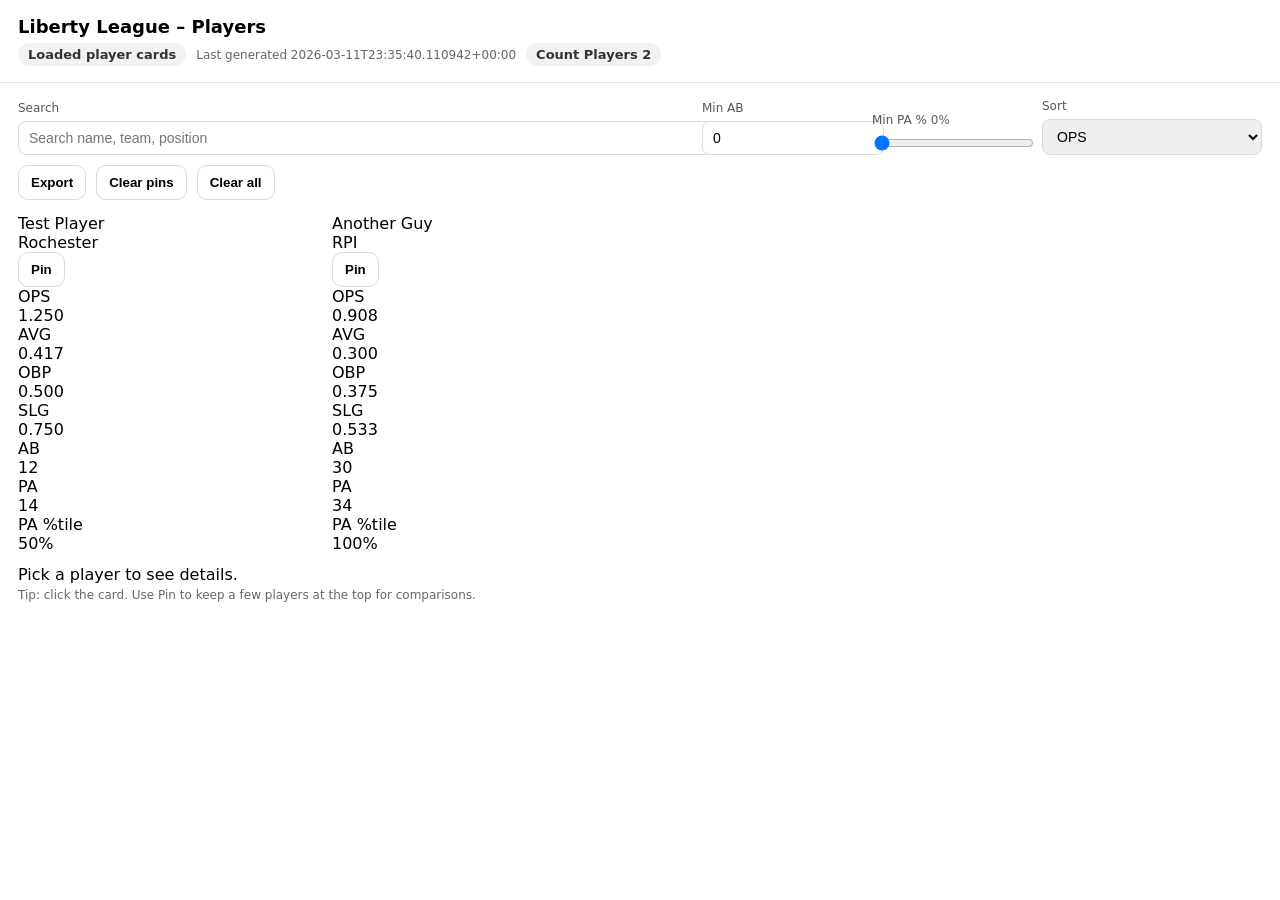
==== index.html @ a6bf1e61 "Update index.html" ====
<!doctype html>
<html lang="en">
<head>
  <meta charset="utf-8" />
  <meta name="viewport" content="width=device-width,initial-scale=1" />
  <title>Liberty League – Players</title>
  <style>
    body { font-family: system-ui, -apple-system, Segoe UI, Roboto, Arial, sans-serif; margin: 0; }
    header { padding: 16px 18px; border-bottom: 1px solid #e6e6e6; background: #fff; position: sticky; top: 0; }
    h1 { margin: 0; font-size: 18px; font-weight: 700; }
    .sub { margin-top: 6px; display: flex; gap: 10px; align-items: center; flex-wrap: wrap; font-size: 13px; color: #444; }
    .pill { padding: 4px 10px; border-radius: 999px; background: #f2f2f2; color: #333; font-weight: 600; }
    main { padding: 16px 18px; }
    .controls { display: grid; grid-template-columns: 1fr 160px 160px 220px; gap: 10px; align-items: end; }
    label { display: block; font-size: 12px; color: #555; margin-bottom: 6px; }
    input[type="text"], input[type="number"], select { width: 100%; padding: 8px 10px; border: 1px solid #d9d9d9; border-radius: 8px; font-size: 14px; }
    input[type="range"] { width: 100%; }
    .btnrow { margin-top: 10px; display: flex; gap: 10px; flex-wrap: wrap; }
    button { padding: 9px 12px; border-radius: 10px; border: 1px solid #d9d9d9; background: #fff; cursor: pointer; font-weight: 700; }
    #playersGrid { margin-top: 14px; display: grid; grid-template-columns: repeat(auto-fill, minmax(280px, 1fr)); gap: 12px; }
    .card { border: 1px solid #ececec; border-radius: 14px; padding: 12px; background: #fff; }
    .muted { color: #666; font-size: 12px; }
    .error { border: 1px solid #ffcccc; background: #fff3f3; padding: 10px 12px; border-radius: 10px; }
    #detail { margin-top: 12px; }
    #pinnedRow { margin-top: 10px; }
    @media (max-width: 880px) { .controls { grid-template-columns: 1fr 1fr; } }
  </style>
</head>

<body>
  <header>
    <h1>Liberty League – Players</h1>
    <div class="sub">
      <span id="state" class="pill">Loading</span>
      <span class="muted">Last generated <span id="lastGenerated">-</span></span>
      <span class="pill">Count <span id="countPill">0</span></span>
    </div>
  </header>

  <main>
    <div class="controls">
      <div>
        <label for="q">Search</label>
        <input id="q" type="text" placeholder="Search name, team, position" />
      </div>

      <div>
        <label for="minAB">Min AB</label>
        <input id="minAB" type="number" value="0" min="0" step="1" />
      </div>

      <div>
        <label for="minPaPct">Min PA % <span id="paPctLabel" class="muted"></span></label>
        <input id="minPaPct" type="range" value="0" min="0" max="100" step="1" />
      </div>

      <div>
        <label for="sortBy">Sort</label>
        <select id="sortBy">
          <option value="ops">OPS</option>
          <option value="avg">AVG</option>
          <option value="obp">OBP</option>
          <option value="slg">SLG</option>
          <option value="hr">HR</option>
          <option value="rbi">RBI</option>
          <option value="ab">AB</option>
          <option value="pa">PA</option>
        </select>
      </div>
    </div>

    <div class="btnrow">
      <button id="exportBtn" type="button">Export</button>
      <button id="clearPinsBtn" type="button">Clear pins</button>
      <button id="clearAllBtn" type="button">Clear all</button>
    </div>

    <div id="pinnedRow"></div>
    <div id="playersGrid"></div>
    <div id="detail"></div>
  </main>

  <!-- IMPORTANT: absolute path so /players/ loads the root script -->
  <script src="/players.js" defer></script>
</body>
</html>
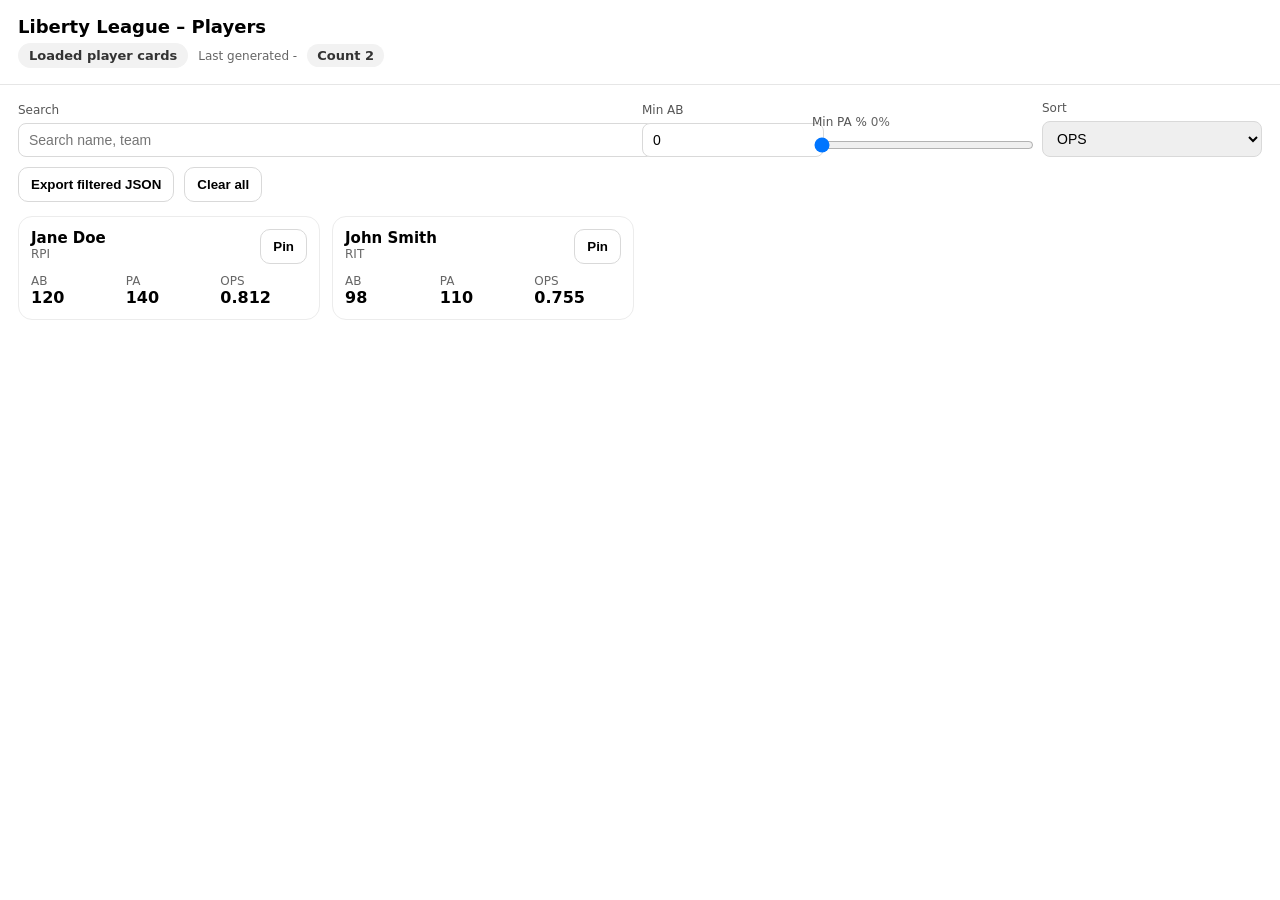
==== commit 7343264e: "Update index.html" ====
--- a/index.html
+++ b/index.html
@@ -4,6 +4,7 @@
   <meta charset="utf-8" />
   <meta name="viewport" content="width=device-width,initial-scale=1" />
   <title>Liberty League – Players</title>
+
   <style>
     body { font-family: system-ui, -apple-system, Segoe UI, Roboto, Arial, sans-serif; margin: 0; }
     header { padding: 16px 18px; border-bottom: 1px solid #e6e6e6; background: #fff; position: sticky; top: 0; }
@@ -11,7 +12,7 @@
     .sub { margin-top: 6px; display: flex; gap: 10px; align-items: center; flex-wrap: wrap; font-size: 13px; color: #444; }
     .pill { padding: 4px 10px; border-radius: 999px; background: #f2f2f2; color: #333; font-weight: 600; }
     main { padding: 16px 18px; }
-    .controls { display: grid; grid-template-columns: 1fr 160px 160px 220px; gap: 10px; align-items: end; }
+    .controls { display: grid; grid-template-columns: 1fr 160px 220px 220px; gap: 10px; align-items: end; }
     label { display: block; font-size: 12px; color: #555; margin-bottom: 6px; }
     input[type="text"], input[type="number"], select { width: 100%; padding: 8px 10px; border: 1px solid #d9d9d9; border-radius: 8px; font-size: 14px; }
     input[type="range"] { width: 100%; }
@@ -21,8 +22,6 @@
     .card { border: 1px solid #ececec; border-radius: 14px; padding: 12px; background: #fff; }
     .muted { color: #666; font-size: 12px; }
     .error { border: 1px solid #ffcccc; background: #fff3f3; padding: 10px 12px; border-radius: 10px; }
-    #detail { margin-top: 12px; }
-    #pinnedRow { margin-top: 10px; }
     @media (max-width: 880px) { .controls { grid-template-columns: 1fr 1fr; } }
   </style>
 </head>
@@ -41,7 +40,7 @@
     <div class="controls">
       <div>
         <label for="q">Search</label>
-        <input id="q" type="text" placeholder="Search name, team, position" />
+        <input id="q" type="text" placeholder="Search name, team" />
       </div>
 
       <div>
@@ -57,27 +56,21 @@
       <div>
         <label for="sortBy">Sort</label>
         <select id="sortBy">
-          <option value="ops">OPS</option>
-          <option value="avg">AVG</option>
-          <option value="obp">OBP</option>
-          <option value="slg">SLG</option>
-          <option value="hr">HR</option>
-          <option value="rbi">RBI</option>
+          <option value="ops" selected>OPS</option>
           <option value="ab">AB</option>
           <option value="pa">PA</option>
+          <option value="player">Player (A-Z)</option>
+          <option value="team">Team (A-Z)</option>
         </select>
       </div>
     </div>
 
     <div class="btnrow">
-      <button id="exportBtn" type="button">Export</button>
-      <button id="clearPinsBtn" type="button">Clear pins</button>
+      <button id="exportBtn" type="button">Export filtered JSON</button>
       <button id="clearAllBtn" type="button">Clear all</button>
     </div>
 
-    <div id="pinnedRow"></div>
     <div id="playersGrid"></div>
-    <div id="detail"></div>
   </main>
 
   <!-- IMPORTANT: absolute path so /players/ loads the root script -->
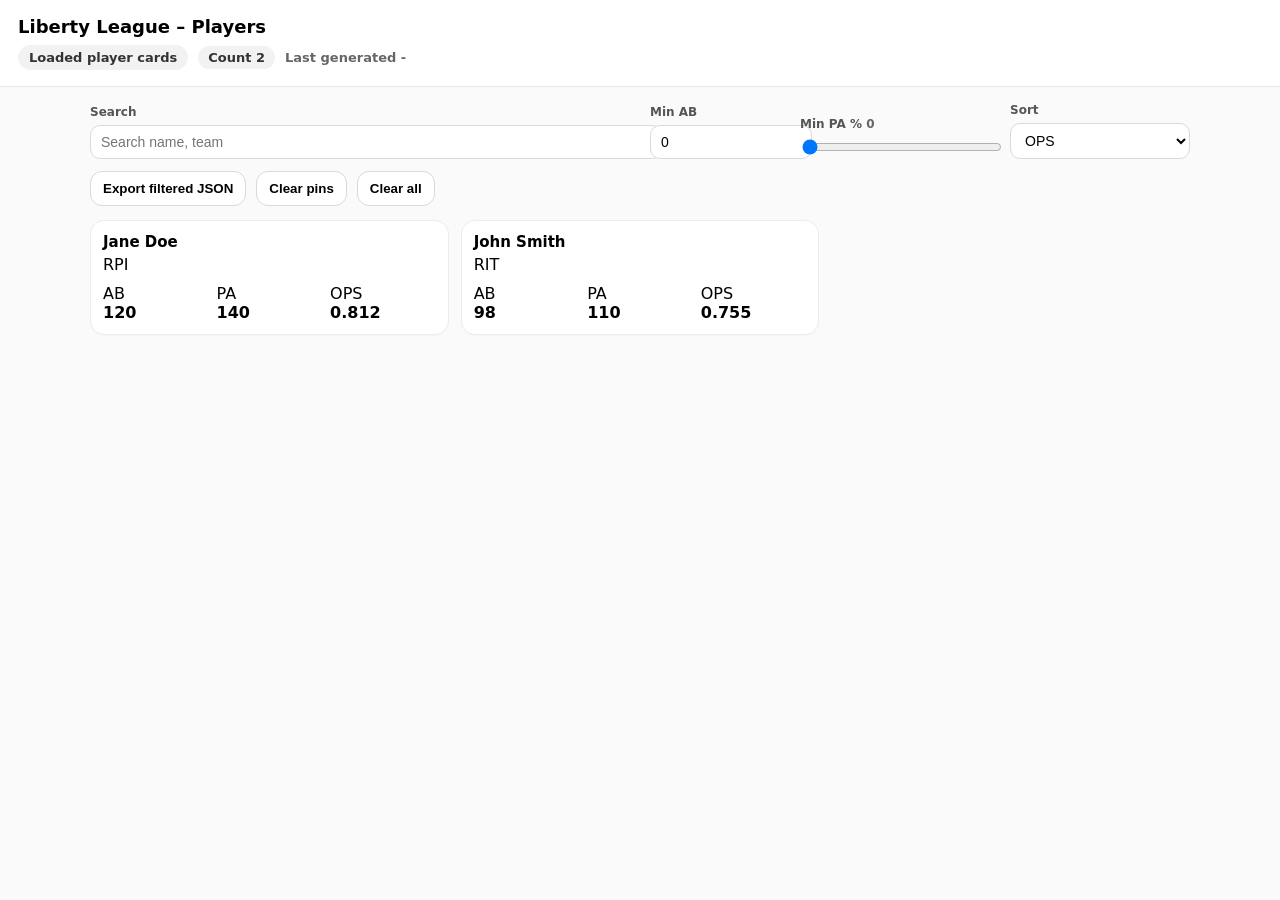
==== commit 7e845e3a: "Update index.html" ====
--- a/index.html
+++ b/index.html
@@ -6,23 +6,54 @@
   <title>Liberty League – Players</title>
 
   <style>
-    body { font-family: system-ui, -apple-system, Segoe UI, Roboto, Arial, sans-serif; margin: 0; }
+    body { font-family: system-ui, -apple-system, Segoe UI, Roboto, Arial, sans-serif; margin: 0; background: #fafafa; }
     header { padding: 16px 18px; border-bottom: 1px solid #e6e6e6; background: #fff; position: sticky; top: 0; }
-    h1 { margin: 0; font-size: 18px; font-weight: 700; }
-    .sub { margin-top: 6px; display: flex; gap: 10px; align-items: center; flex-wrap: wrap; font-size: 13px; color: #444; }
-    .pill { padding: 4px 10px; border-radius: 999px; background: #f2f2f2; color: #333; font-weight: 600; }
-    main { padding: 16px 18px; }
-    .controls { display: grid; grid-template-columns: 1fr 160px 220px 220px; gap: 10px; align-items: end; }
-    label { display: block; font-size: 12px; color: #555; margin-bottom: 6px; }
-    input[type="text"], input[type="number"], select { width: 100%; padding: 8px 10px; border: 1px solid #d9d9d9; border-radius: 8px; font-size: 14px; }
+    h1 { margin: 0; font-size: 18px; font-weight: 800; }
+    .sub { margin-top: 8px; display: flex; gap: 10px; align-items: center; flex-wrap: wrap; font-size: 13px; color: #444; }
+    .pill { padding: 4px 10px; border-radius: 999px; background: #f2f2f2; color: #333; font-weight: 700; }
+
+    main { padding: 16px 18px; max-width: 1100px; margin: 0 auto; }
+    .controls { display: grid; grid-template-columns: 1fr 140px 200px 180px; gap: 10px; align-items: end; }
+    label { display: block; font-size: 12px; color: #555; margin-bottom: 6px; font-weight: 700; }
+    input[type="text"], input[type="number"], select {
+      width: 100%;
+      padding: 8px 10px;
+      border: 1px solid #d9d9d9;
+      border-radius: 10px;
+      font-size: 14px;
+      background: #fff;
+    }
     input[type="range"] { width: 100%; }
-    .btnrow { margin-top: 10px; display: flex; gap: 10px; flex-wrap: wrap; }
-    button { padding: 9px 12px; border-radius: 10px; border: 1px solid #d9d9d9; background: #fff; cursor: pointer; font-weight: 700; }
+
+    .btnrow { margin-top: 12px; display: flex; gap: 10px; flex-wrap: wrap; }
+    button {
+      padding: 9px 12px;
+      border-radius: 12px;
+      border: 1px solid #d9d9d9;
+      background: #fff;
+      cursor: pointer;
+      font-weight: 800;
+    }
+
     #playersGrid { margin-top: 14px; display: grid; grid-template-columns: repeat(auto-fill, minmax(280px, 1fr)); gap: 12px; }
-    .card { border: 1px solid #ececec; border-radius: 14px; padding: 12px; background: #fff; }
-    .muted { color: #666; font-size: 12px; }
-    .error { border: 1px solid #ffcccc; background: #fff3f3; padding: 10px 12px; border-radius: 10px; }
-    @media (max-width: 880px) { .controls { grid-template-columns: 1fr 1fr; } }
+    .card { border: 1px solid #ececec; border-radius: 14px; padding: 12px; background: #fff; box-shadow: 0 1px 0 rgba(0,0,0,0.02); }
+    .card-head { display: flex; align-items: flex-start; justify-content: space-between; gap: 8px; }
+    .card-name { font-size: 16px; font-weight: 900; }
+    .card-sub { font-size: 12px; color: #666; margin-top: 2px; font-weight: 700; }
+
+    .btn-pin { padding: 6px 10px; border-radius: 999px; font-size: 12px; }
+    .btn-pin.pinned { background: #111; color: #fff; border-color: #111; }
+
+    .card-body { margin-top: 10px; display: grid; grid-template-columns: 1fr 1fr; gap: 8px; }
+    .metric { padding: 8px 10px; border-radius: 12px; background: #f7f7f7; border: 1px solid #eee; }
+    .label { display: block; font-size: 11px; color: #666; font-weight: 800; }
+    .value { display: block; font-size: 14px; font-weight: 900; margin-top: 2px; }
+
+    .error { border: 1px solid #ffcccc; background: #fff3f3; padding: 10px 12px; border-radius: 12px; font-weight: 800; }
+
+    @media (max-width: 900px) {
+      .controls { grid-template-columns: 1fr 1fr; }
+    }
   </style>
 </head>
 
@@ -31,8 +62,8 @@
     <h1>Liberty League – Players</h1>
     <div class="sub">
       <span id="state" class="pill">Loading</span>
-      <span class="muted">Last generated <span id="lastGenerated">-</span></span>
       <span class="pill">Count <span id="countPill">0</span></span>
+      <span style="color:#666;font-weight:700;">Last generated <span id="lastGenerated">-</span></span>
     </div>
   </header>
 
@@ -49,7 +80,7 @@
       </div>
 
       <div>
-        <label for="minPaPct">Min PA % <span id="paPctLabel" class="muted"></span></label>
+        <label for="minPaPct">Min PA % <span id="paPctLabel" style="color:#666;font-weight:800;"></span></label>
         <input id="minPaPct" type="range" value="0" min="0" max="100" step="1" />
       </div>
 
@@ -59,21 +90,22 @@
           <option value="ops" selected>OPS</option>
           <option value="ab">AB</option>
           <option value="pa">PA</option>
-          <option value="player">Player (A-Z)</option>
-          <option value="team">Team (A-Z)</option>
+          <option value="name">Name</option>
+          <option value="team">Team</option>
         </select>
       </div>
     </div>
 
     <div class="btnrow">
       <button id="exportBtn" type="button">Export filtered JSON</button>
+      <button id="clearPinsBtn" type="button">Clear pins</button>
       <button id="clearAllBtn" type="button">Clear all</button>
     </div>
 
     <div id="playersGrid"></div>
   </main>
 
-  <!-- IMPORTANT: absolute path so /players/ loads the root script -->
+  <!-- IMPORTANT: absolute path, so /players/ loads the root script -->
   <script src="/players.js" defer></script>
 </body>
 </html>
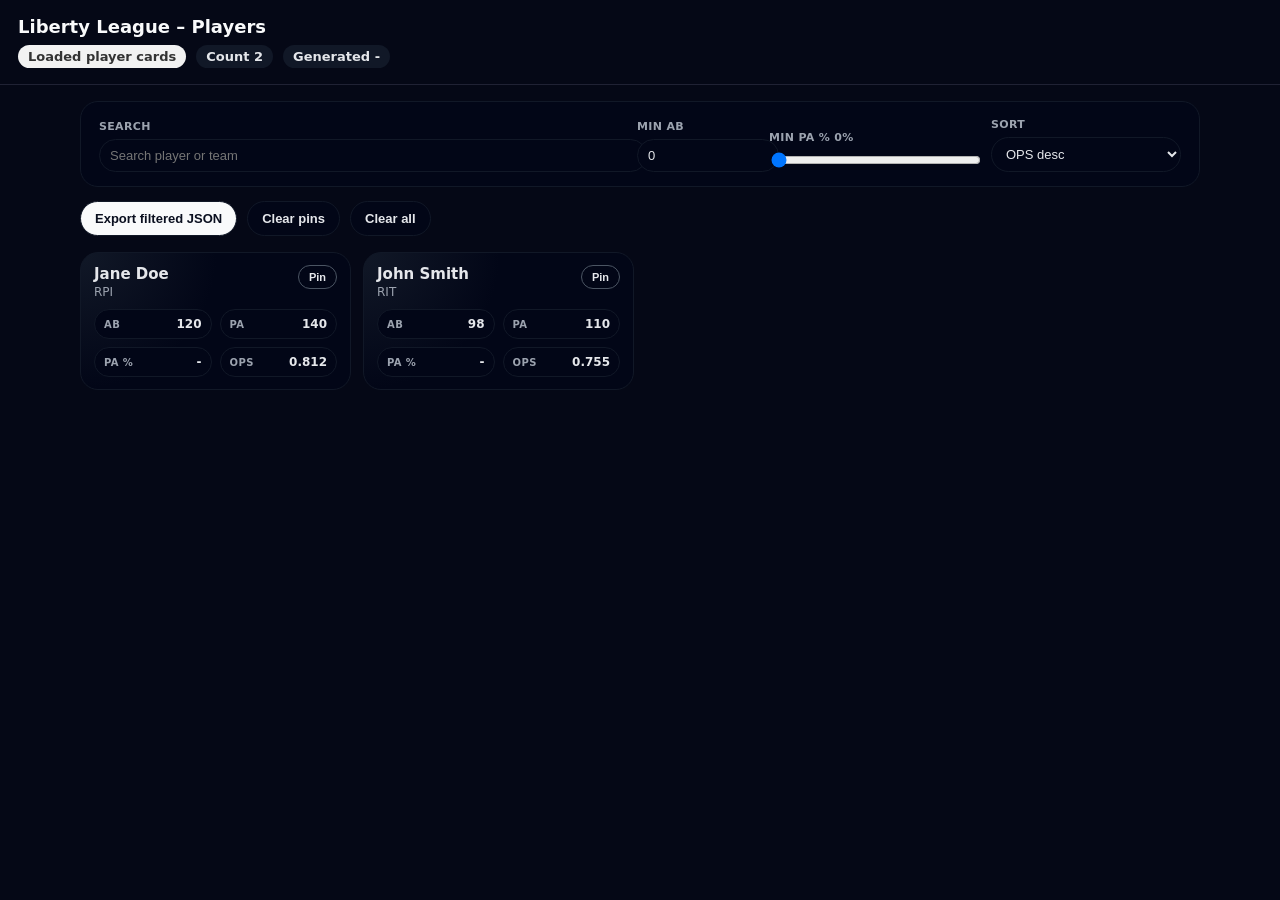
==== commit ce77199a: "Update index.html" ====
--- a/index.html
+++ b/index.html
@@ -6,53 +6,139 @@
   <title>Liberty League – Players</title>
 
   <style>
-    body { font-family: system-ui, -apple-system, Segoe UI, Roboto, Arial, sans-serif; margin: 0; background: #fafafa; }
-    header { padding: 16px 18px; border-bottom: 1px solid #e6e6e6; background: #fff; position: sticky; top: 0; }
-    h1 { margin: 0; font-size: 18px; font-weight: 800; }
-    .sub { margin-top: 8px; display: flex; gap: 10px; align-items: center; flex-wrap: wrap; font-size: 13px; color: #444; }
-    .pill { padding: 4px 10px; border-radius: 999px; background: #f2f2f2; color: #333; font-weight: 700; }
+    body { font-family: system-ui, -apple-system, Segoe UI, Roboto, Arial, sans-serif; margin: 0; background: #050816; color: #e5e7eb; }
+    header { padding: 16px 18px; border-bottom: 1px solid #202234; background: #050816; position: sticky; top: 0; z-index: 10; }
+    h1 { margin: 0; font-size: 18px; font-weight: 800; color: #f9fafb; }
+    .sub { margin-top: 8px; display: flex; gap: 10px; align-items: center; flex-wrap: wrap; font-size: 13px; color: #9ca3af; }
+    .pill { padding: 4px 10px; border-radius: 999px; background: #111827; color: #e5e7eb; font-weight: 700; }
 
-    main { padding: 16px 18px; max-width: 1100px; margin: 0 auto; }
-    .controls { display: grid; grid-template-columns: 1fr 140px 200px 180px; gap: 10px; align-items: end; }
-    label { display: block; font-size: 12px; color: #555; margin-bottom: 6px; font-weight: 700; }
-    input[type="text"], input[type="number"], select {
+    main { padding: 16px 18px 32px; max-width: 1120px; margin: 0 auto; }
+
+    .controls {
+      display: grid;
+      grid-template-columns: minmax(0, 1.5fr) 120px 210px 190px;
+      gap: 12px;
+      align-items: end;
+      background: #020617;
+      border-radius: 18px;
+      padding: 16px 18px 14px;
+      border: 1px solid #111827;
+    }
+
+    label { display: block; font-size: 11px; letter-spacing: .03em; text-transform: uppercase; color: #9ca3af; margin-bottom: 6px; font-weight: 700; }
+
+    input[type="text"],
+    input[type="number"],
+    select {
       width: 100%;
       padding: 8px 10px;
-      border: 1px solid #d9d9d9;
-      border-radius: 10px;
-      font-size: 14px;
-      background: #fff;
+      border-radius: 999px;
+      border: 1px solid #111827;
+      background: #020617;
+      color: #e5e7eb;
+      font-size: 13px;
     }
+
     input[type="range"] { width: 100%; }
 
-    .btnrow { margin-top: 12px; display: flex; gap: 10px; flex-wrap: wrap; }
+    .btnrow { margin-top: 14px; display: flex; gap: 10px; flex-wrap: wrap; }
+
     button {
-      padding: 9px 12px;
-      border-radius: 12px;
-      border: 1px solid #d9d9d9;
-      background: #fff;
+      padding: 9px 14px;
+      border-radius: 999px;
+      border: 1px solid #111827;
+      background: #f9fafb;
       cursor: pointer;
       font-weight: 800;
+      font-size: 13px;
+      color: #0b1020;
     }
 
-    #playersGrid { margin-top: 14px; display: grid; grid-template-columns: repeat(auto-fill, minmax(280px, 1fr)); gap: 12px; }
-    .card { border: 1px solid #ececec; border-radius: 14px; padding: 12px; background: #fff; box-shadow: 0 1px 0 rgba(0,0,0,0.02); }
-    .card-head { display: flex; align-items: flex-start; justify-content: space-between; gap: 8px; }
-    .card-name { font-size: 16px; font-weight: 900; }
-    .card-sub { font-size: 12px; color: #666; margin-top: 2px; font-weight: 700; }
+    button.secondary {
+      background: #020617;
+      color: #e5e7eb;
+    }
 
-    .btn-pin { padding: 6px 10px; border-radius: 999px; font-size: 12px; }
-    .btn-pin.pinned { background: #111; color: #fff; border-color: #111; }
+    #playersGrid {
+      margin-top: 16px;
+      display: grid;
+      grid-template-columns: repeat(auto-fill, minmax(260px, 1fr));
+      gap: 12px;
+    }
 
-    .card-body { margin-top: 10px; display: grid; grid-template-columns: 1fr 1fr; gap: 8px; }
-    .metric { padding: 8px 10px; border-radius: 12px; background: #f7f7f7; border: 1px solid #eee; }
-    .label { display: block; font-size: 11px; color: #666; font-weight: 800; }
-    .value { display: block; font-size: 14px; font-weight: 900; margin-top: 2px; }
+    .card {
+      border-radius: 18px;
+      border: 1px solid #111827;
+      background: radial-gradient(circle at 0 0, #111827 0, #020617 45%, #020617 100%);
+      padding: 12px 13px;
+      color: #e5e7eb;
+    }
 
-    .error { border: 1px solid #ffcccc; background: #fff3f3; padding: 10px 12px; border-radius: 12px; font-weight: 800; }
+    .card-head {
+      display: flex;
+      justify-content: space-between;
+      align-items: flex-start;
+      gap: 10px;
+    }
+
+    .card-name { font-size: 15px; font-weight: 800; }
+    .card-sub { font-size: 12px; color: #9ca3af; margin-top: 2px; }
+
+    .btn-pin {
+      padding: 5px 10px;
+      border-radius: 999px;
+      border: 1px solid #4b5563;
+      background: #020617;
+      color: #e5e7eb;
+      font-size: 11px;
+      font-weight: 700;
+      cursor: pointer;
+      white-space: nowrap;
+    }
+
+    .btn-pin.pinned {
+      background: #f97316;
+      border-color: #f97316;
+      color: #020617;
+    }
+
+    .card-body {
+      margin-top: 10px;
+      display: grid;
+      grid-template-columns: 1fr 1fr;
+      gap: 8px;
+    }
+
+    .metric {
+      padding: 7px 9px;
+      border-radius: 999px;
+      border: 1px solid #111827;
+      background: #020617;
+      display: flex;
+      justify-content: space-between;
+      align-items: baseline;
+      font-size: 12px;
+    }
+
+    .metric .label { color: #9ca3af; text-transform: uppercase; letter-spacing: .04em; font-size: 10px; font-weight: 800; }
+    .metric .value { font-weight: 800; }
+
+    .error {
+      border-radius: 12px;
+      border: 1px solid #fca5a5;
+      background: #7f1d1d;
+      color: #fee2e2;
+      padding: 10px 12px;
+      font-size: 13px;
+      margin-top: 14px;
+    }
 
     @media (max-width: 900px) {
       .controls { grid-template-columns: 1fr 1fr; }
+    }
+
+    @media (max-width: 640px) {
+      .controls { grid-template-columns: 1fr; }
     }
   </style>
 </head>
@@ -63,15 +149,15 @@
     <div class="sub">
       <span id="state" class="pill">Loading</span>
       <span class="pill">Count <span id="countPill">0</span></span>
-      <span style="color:#666;font-weight:700;">Last generated <span id="lastGenerated">-</span></span>
+      <span class="pill">Generated <span id="lastGenerated">-</span></span>
     </div>
   </header>
 
   <main>
-    <div class="controls">
+    <section class="controls">
       <div>
         <label for="q">Search</label>
-        <input id="q" type="text" placeholder="Search name, team" />
+        <input id="q" type="text" placeholder="Search player or team" />
       </div>
 
       <div>
@@ -80,32 +166,32 @@
       </div>
 
       <div>
-        <label for="minPaPct">Min PA % <span id="paPctLabel" style="color:#666;font-weight:800;"></span></label>
+        <label for="minPaPct">Min PA % <span id="paPctLabel"></span></label>
         <input id="minPaPct" type="range" value="0" min="0" max="100" step="1" />
       </div>
 
       <div>
         <label for="sortBy">Sort</label>
         <select id="sortBy">
-          <option value="ops" selected>OPS</option>
-          <option value="ab">AB</option>
-          <option value="pa">PA</option>
-          <option value="name">Name</option>
-          <option value="team">Team</option>
+          <option value="ops" selected>OPS desc</option>
+          <option value="ab">AB desc</option>
+          <option value="pa">PA desc</option>
+          <option value="name">Name A→Z</option>
+          <option value="team">Team A→Z</option>
         </select>
       </div>
+    </section>
+
+    <div class="btnrow">
+      <button id="exportBtn">Export filtered JSON</button>
+      <button id="clearPinsBtn" class="secondary">Clear pins</button>
+      <button id="clearAllBtn" class="secondary">Clear all</button>
     </div>
 
-    <div class="btnrow">
-      <button id="exportBtn" type="button">Export filtered JSON</button>
-      <button id="clearPinsBtn" type="button">Clear pins</button>
-      <button id="clearAllBtn" type="button">Clear all</button>
-    </div>
-
-    <div id="playersGrid"></div>
+    <section id="playersGrid"></section>
   </main>
 
-  <!-- IMPORTANT: absolute path, so /players/ loads the root script -->
+  <!-- IMPORTANT: absolute path -->
   <script src="/players.js" defer></script>
 </body>
 </html>
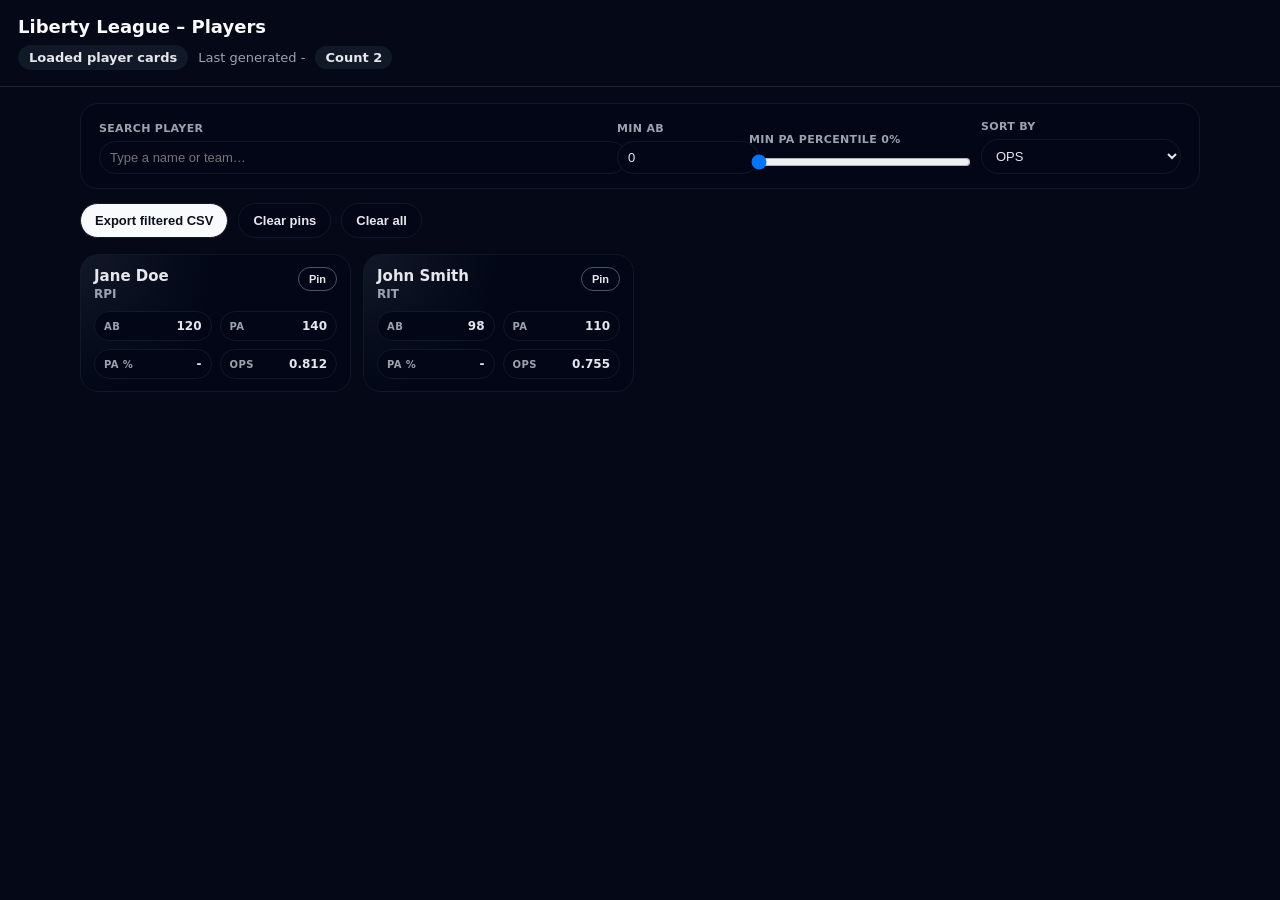
==== commit b790631b: "Update index.html" ====
--- a/index.html
+++ b/index.html
@@ -16,7 +16,7 @@
 
     .controls {
       display: grid;
-      grid-template-columns: minmax(0, 1.5fr) 120px 210px 190px;
+      grid-template-columns: minmax(0, 1.5fr) 120px 220px 200px;
       gap: 12px;
       align-items: end;
       background: #020617;
@@ -25,7 +25,7 @@
       border: 1px solid #111827;
     }
 
-    label { display: block; font-size: 11px; letter-spacing: .03em; text-transform: uppercase; color: #9ca3af; margin-bottom: 6px; font-weight: 700; }
+    label { display: block; font-size: 11px; letter-spacing: .03em; text-transform: uppercase; color: #9ca3af; margin-bottom: 6px; font-weight: 800; }
 
     input[type="text"],
     input[type="number"],
@@ -49,7 +49,7 @@
       border: 1px solid #111827;
       background: #f9fafb;
       cursor: pointer;
-      font-weight: 800;
+      font-weight: 900;
       font-size: 13px;
       color: #0b1020;
     }
@@ -74,15 +74,9 @@
       color: #e5e7eb;
     }
 
-    .card-head {
-      display: flex;
-      justify-content: space-between;
-      align-items: flex-start;
-      gap: 10px;
-    }
-
-    .card-name { font-size: 15px; font-weight: 800; }
-    .card-sub { font-size: 12px; color: #9ca3af; margin-top: 2px; }
+    .card-head { display: flex; justify-content: space-between; align-items: flex-start; gap: 10px; }
+    .card-name { font-size: 15px; font-weight: 900; }
+    .card-sub { font-size: 12px; color: #9ca3af; margin-top: 2px; font-weight: 700; }
 
     .btn-pin {
       padding: 5px 10px;
@@ -91,16 +85,11 @@
       background: #020617;
       color: #e5e7eb;
       font-size: 11px;
-      font-weight: 700;
+      font-weight: 800;
       cursor: pointer;
       white-space: nowrap;
     }
-
-    .btn-pin.pinned {
-      background: #f97316;
-      border-color: #f97316;
-      color: #020617;
-    }
+    .btn-pin.pinned { background: #f97316; border-color: #f97316; color: #020617; }
 
     .card-body {
       margin-top: 10px;
@@ -119,9 +108,8 @@
       align-items: baseline;
       font-size: 12px;
     }
-
     .metric .label { color: #9ca3af; text-transform: uppercase; letter-spacing: .04em; font-size: 10px; font-weight: 800; }
-    .metric .value { font-weight: 800; }
+    .metric .value { font-weight: 900; }
 
     .error {
       border-radius: 12px;
@@ -136,11 +124,10 @@
     @media (max-width: 900px) {
       .controls { grid-template-columns: 1fr 1fr; }
     }
+  </style>
 
-    @media (max-width: 640px) {
-      .controls { grid-template-columns: 1fr; }
-    }
-  </style>
+  <!-- IMPORTANT: absolute path so this works when the page is /players/ -->
+  <script src="/players.js" defer></script>
 </head>
 
 <body>
@@ -148,50 +135,47 @@
     <h1>Liberty League – Players</h1>
     <div class="sub">
       <span id="state" class="pill">Loading</span>
+      <span>Last generated <span id="lastGenerated">-</span></span>
       <span class="pill">Count <span id="countPill">0</span></span>
-      <span class="pill">Generated <span id="lastGenerated">-</span></span>
     </div>
   </header>
 
   <main>
-    <section class="controls">
+    <div class="controls">
       <div>
-        <label for="q">Search</label>
-        <input id="q" type="text" placeholder="Search player or team" />
+        <label for="q">Search player</label>
+        <input id="q" type="text" placeholder="Type a name or team…" />
       </div>
 
       <div>
         <label for="minAB">Min AB</label>
-        <input id="minAB" type="number" value="0" min="0" step="1" />
+        <input id="minAB" type="number" min="0" step="1" value="0" />
       </div>
 
       <div>
-        <label for="minPaPct">Min PA % <span id="paPctLabel"></span></label>
-        <input id="minPaPct" type="range" value="0" min="0" max="100" step="1" />
+        <label for="minPaPct">Min PA percentile <span id="paPctLabel">0%</span></label>
+        <input id="minPaPct" type="range" min="0" max="100" step="1" value="0" />
       </div>
 
       <div>
-        <label for="sortBy">Sort</label>
+        <label for="sortBy">Sort by</label>
         <select id="sortBy">
-          <option value="ops" selected>OPS desc</option>
-          <option value="ab">AB desc</option>
-          <option value="pa">PA desc</option>
-          <option value="name">Name A→Z</option>
-          <option value="team">Team A→Z</option>
+          <option value="ops" selected>OPS</option>
+          <option value="ab">AB</option>
+          <option value="pa">PA</option>
+          <option value="name">Name</option>
+          <option value="team">Team</option>
         </select>
       </div>
-    </section>
+    </div>
 
     <div class="btnrow">
-      <button id="exportBtn">Export filtered JSON</button>
+      <button id="exportBtn">Export filtered CSV</button>
       <button id="clearPinsBtn" class="secondary">Clear pins</button>
       <button id="clearAllBtn" class="secondary">Clear all</button>
     </div>
 
     <section id="playersGrid"></section>
   </main>
-
-  <!-- IMPORTANT: absolute path -->
-  <script src="/players.js" defer></script>
 </body>
 </html>
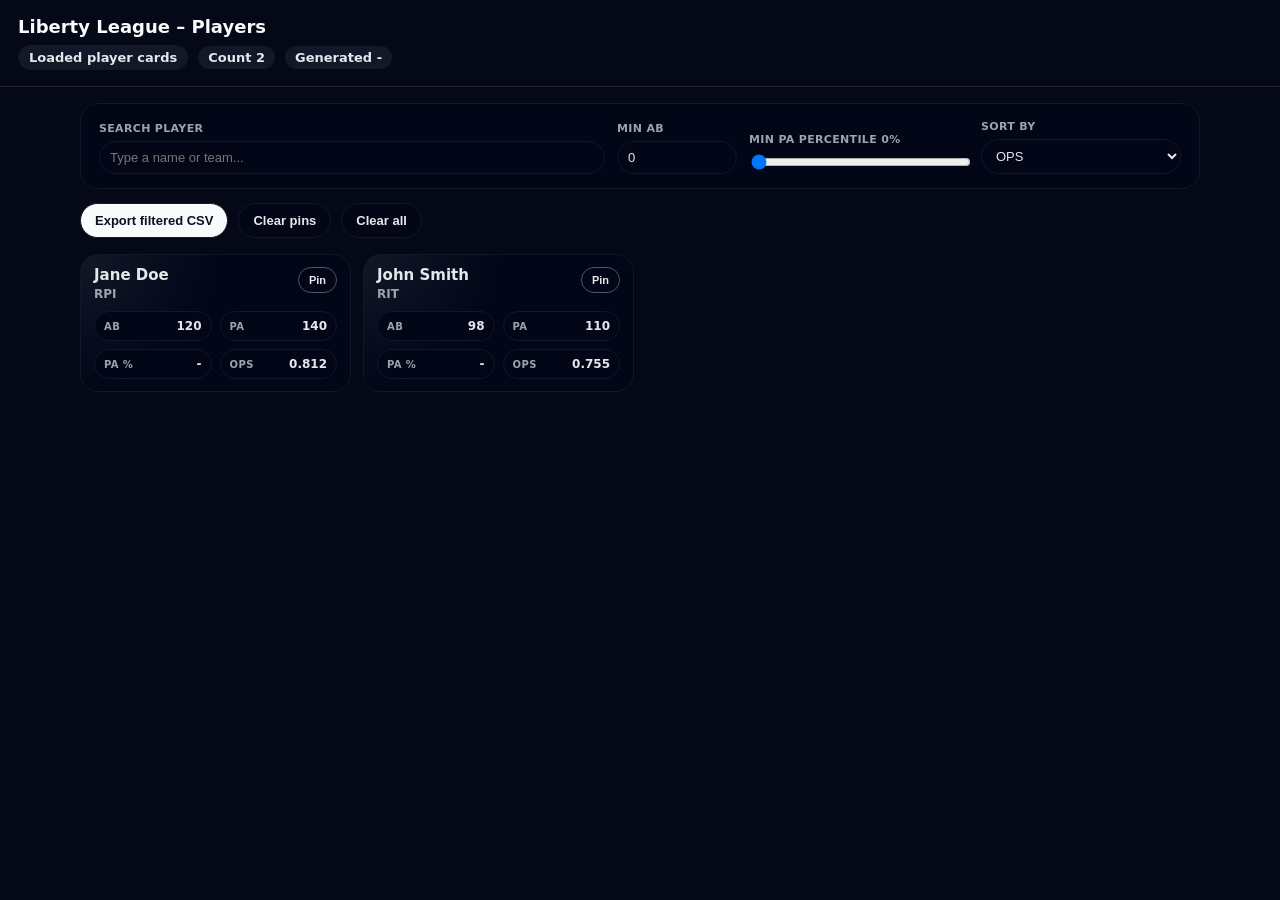
==== commit fd9f9d61: "Update index.html" ====
--- a/index.html
+++ b/index.html
@@ -6,13 +6,52 @@
   <title>Liberty League – Players</title>
 
   <style>
-    body { font-family: system-ui, -apple-system, Segoe UI, Roboto, Arial, sans-serif; margin: 0; background: #050816; color: #e5e7eb; }
-    header { padding: 16px 18px; border-bottom: 1px solid #202234; background: #050816; position: sticky; top: 0; z-index: 10; }
-    h1 { margin: 0; font-size: 18px; font-weight: 800; color: #f9fafb; }
-    .sub { margin-top: 8px; display: flex; gap: 10px; align-items: center; flex-wrap: wrap; font-size: 13px; color: #9ca3af; }
-    .pill { padding: 4px 10px; border-radius: 999px; background: #111827; color: #e5e7eb; font-weight: 700; }
-
-    main { padding: 16px 18px 32px; max-width: 1120px; margin: 0 auto; }
+    body {
+      font-family: system-ui, -apple-system, Segoe UI, Roboto, Arial, sans-serif;
+      margin: 0;
+      background: #050816;
+      color: #e5e7eb;
+    }
+
+    header {
+      padding: 16px 18px;
+      border-bottom: 1px solid #202234;
+      background: #050816;
+      position: sticky;
+      top: 0;
+      z-index: 10;
+    }
+
+    h1 {
+      margin: 0;
+      font-size: 18px;
+      font-weight: 800;
+      color: #f9fafb;
+    }
+
+    .sub {
+      margin-top: 8px;
+      display: flex;
+      gap: 10px;
+      align-items: center;
+      flex-wrap: wrap;
+      font-size: 13px;
+      color: #9ca3af;
+    }
+
+    .pill {
+      padding: 4px 10px;
+      border-radius: 999px;
+      background: #111827;
+      color: #e5e7eb;
+      font-weight: 700;
+    }
+
+    main {
+      padding: 16px 18px 32px;
+      max-width: 1120px;
+      margin: 0 auto;
+    }
 
     .controls {
       display: grid;
@@ -25,7 +64,15 @@
       border: 1px solid #111827;
     }
 
-    label { display: block; font-size: 11px; letter-spacing: .03em; text-transform: uppercase; color: #9ca3af; margin-bottom: 6px; font-weight: 800; }
+    label {
+      display: block;
+      font-size: 11px;
+      letter-spacing: .03em;
+      text-transform: uppercase;
+      color: #9ca3af;
+      margin-bottom: 6px;
+      font-weight: 800;
+    }
 
     input[type="text"],
     input[type="number"],
@@ -37,11 +84,19 @@
       background: #020617;
       color: #e5e7eb;
       font-size: 13px;
-    }
-
-    input[type="range"] { width: 100%; }
-
-    .btnrow { margin-top: 14px; display: flex; gap: 10px; flex-wrap: wrap; }
+      box-sizing: border-box;
+    }
+
+    input[type="range"] {
+      width: 100%;
+    }
+
+    .btnrow {
+      margin-top: 14px;
+      display: flex;
+      gap: 10px;
+      flex-wrap: wrap;
+    }
 
     button {
       padding: 9px 14px;
@@ -74,12 +129,28 @@
       color: #e5e7eb;
     }
 
-    .card-head { display: flex; justify-content: space-between; align-items: flex-start; gap: 10px; }
-    .card-name { font-size: 15px; font-weight: 900; }
-    .card-sub { font-size: 12px; color: #9ca3af; margin-top: 2px; font-weight: 700; }
+    .card-head {
+      display: flex;
+      justify-content: space-between;
+      align-items: flex-start;
+      gap: 10px;
+    }
+
+    .card-name {
+      font-size: 15px;
+      font-weight: 900;
+      line-height: 1.15;
+    }
+
+    .card-sub {
+      font-size: 12px;
+      color: #9ca3af;
+      margin-top: 3px;
+      font-weight: 700;
+    }
 
     .btn-pin {
-      padding: 5px 10px;
+      padding: 6px 10px;
       border-radius: 999px;
       border: 1px solid #4b5563;
       background: #020617;
@@ -89,7 +160,12 @@
       cursor: pointer;
       white-space: nowrap;
     }
-    .btn-pin.pinned { background: #f97316; border-color: #f97316; color: #020617; }
+
+    .btn-pin.pinned {
+      background: #f97316;
+      border-color: #f97316;
+      color: #020617;
+    }
 
     .card-body {
       margin-top: 10px;
@@ -108,8 +184,18 @@
       align-items: baseline;
       font-size: 12px;
     }
-    .metric .label { color: #9ca3af; text-transform: uppercase; letter-spacing: .04em; font-size: 10px; font-weight: 800; }
-    .metric .value { font-weight: 900; }
+
+    .metric .label {
+      color: #9ca3af;
+      text-transform: uppercase;
+      letter-spacing: .04em;
+      font-size: 10px;
+      font-weight: 800;
+    }
+
+    .metric .value {
+      font-weight: 900;
+    }
 
     .error {
       border-radius: 12px;
@@ -122,11 +208,13 @@
     }
 
     @media (max-width: 900px) {
-      .controls { grid-template-columns: 1fr 1fr; }
+      .controls {
+        grid-template-columns: 1fr 1fr;
+      }
     }
   </style>
 
-  <!-- IMPORTANT: absolute path so this works when the page is /players/ -->
+  <!-- IMPORTANT: absolute path so it loads from /players/ -->
   <script src="/players.js" defer></script>
 </head>
 
@@ -135,8 +223,8 @@
     <h1>Liberty League – Players</h1>
     <div class="sub">
       <span id="state" class="pill">Loading</span>
-      <span>Last generated <span id="lastGenerated">-</span></span>
       <span class="pill">Count <span id="countPill">0</span></span>
+      <span class="pill">Generated <span id="lastGenerated">-</span></span>
     </div>
   </header>
 
@@ -144,7 +232,7 @@
     <div class="controls">
       <div>
         <label for="q">Search player</label>
-        <input id="q" type="text" placeholder="Type a name or team…" />
+        <input id="q" type="text" placeholder="Type a name or team..." />
       </div>
 
       <div>
@@ -160,11 +248,10 @@
       <div>
         <label for="sortBy">Sort by</label>
         <select id="sortBy">
-          <option value="ops" selected>OPS</option>
+          <option value="ops">OPS</option>
           <option value="ab">AB</option>
           <option value="pa">PA</option>
           <option value="name">Name</option>
-          <option value="team">Team</option>
         </select>
       </div>
     </div>
@@ -175,7 +262,7 @@
       <button id="clearAllBtn" class="secondary">Clear all</button>
     </div>
 
-    <section id="playersGrid"></section>
+    <div id="playersGrid"></div>
   </main>
 </body>
 </html>
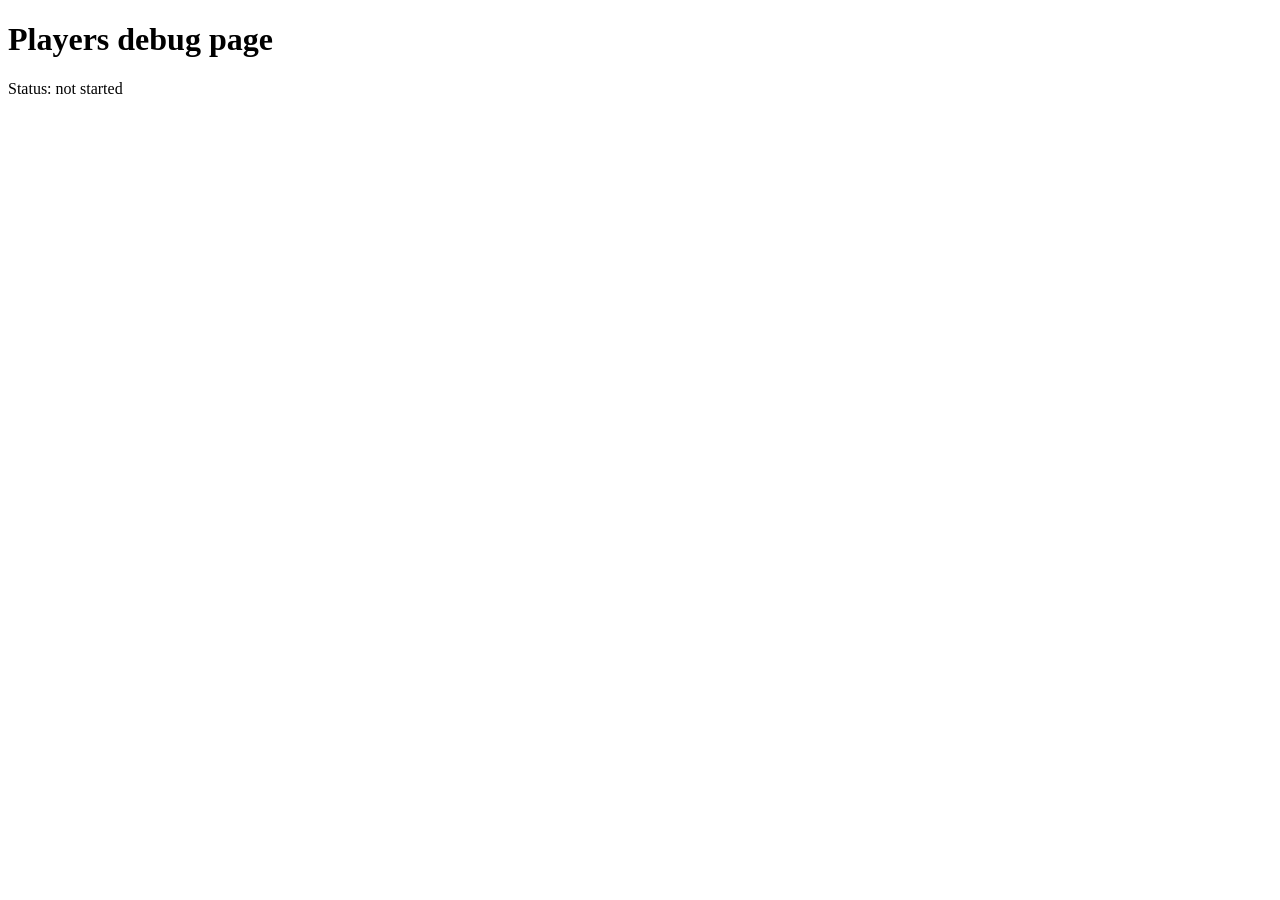
==== commit d1c8c36a: "Update index.html" ====
--- a/index.html
+++ b/index.html
@@ -2,267 +2,9 @@
 <html lang="en">
 <head>
   <meta charset="utf-8" />
+  <title>Players debug</title>
   <meta name="viewport" content="width=device-width,initial-scale=1" />
-  <title>Liberty League – Players</title>
-
-  <style>
-    body {
-      font-family: system-ui, -apple-system, Segoe UI, Roboto, Arial, sans-serif;
-      margin: 0;
-      background: #050816;
-      color: #e5e7eb;
-    }
-
-    header {
-      padding: 16px 18px;
-      border-bottom: 1px solid #202234;
-      background: #050816;
-      position: sticky;
-      top: 0;
-      z-index: 10;
-    }
-
-    h1 {
-      margin: 0;
-      font-size: 18px;
-      font-weight: 800;
-      color: #f9fafb;
-    }
-
-    .sub {
-      margin-top: 8px;
-      display: flex;
-      gap: 10px;
-      align-items: center;
-      flex-wrap: wrap;
-      font-size: 13px;
-      color: #9ca3af;
-    }
-
-    .pill {
-      padding: 4px 10px;
-      border-radius: 999px;
-      background: #111827;
-      color: #e5e7eb;
-      font-weight: 700;
-    }
-
-    main {
-      padding: 16px 18px 32px;
-      max-width: 1120px;
-      margin: 0 auto;
-    }
-
-    .controls {
-      display: grid;
-      grid-template-columns: minmax(0, 1.5fr) 120px 220px 200px;
-      gap: 12px;
-      align-items: end;
-      background: #020617;
-      border-radius: 18px;
-      padding: 16px 18px 14px;
-      border: 1px solid #111827;
-    }
-
-    label {
-      display: block;
-      font-size: 11px;
-      letter-spacing: .03em;
-      text-transform: uppercase;
-      color: #9ca3af;
-      margin-bottom: 6px;
-      font-weight: 800;
-    }
-
-    input[type="text"],
-    input[type="number"],
-    select {
-      width: 100%;
-      padding: 8px 10px;
-      border-radius: 999px;
-      border: 1px solid #111827;
-      background: #020617;
-      color: #e5e7eb;
-      font-size: 13px;
-      box-sizing: border-box;
-    }
-
-    input[type="range"] {
-      width: 100%;
-    }
-
-    .btnrow {
-      margin-top: 14px;
-      display: flex;
-      gap: 10px;
-      flex-wrap: wrap;
-    }
-
-    button {
-      padding: 9px 14px;
-      border-radius: 999px;
-      border: 1px solid #111827;
-      background: #f9fafb;
-      cursor: pointer;
-      font-weight: 900;
-      font-size: 13px;
-      color: #0b1020;
-    }
-
-    button.secondary {
-      background: #020617;
-      color: #e5e7eb;
-    }
-
-    #playersGrid {
-      margin-top: 16px;
-      display: grid;
-      grid-template-columns: repeat(auto-fill, minmax(260px, 1fr));
-      gap: 12px;
-    }
-
-    .card {
-      border-radius: 18px;
-      border: 1px solid #111827;
-      background: radial-gradient(circle at 0 0, #111827 0, #020617 45%, #020617 100%);
-      padding: 12px 13px;
-      color: #e5e7eb;
-    }
-
-    .card-head {
-      display: flex;
-      justify-content: space-between;
-      align-items: flex-start;
-      gap: 10px;
-    }
-
-    .card-name {
-      font-size: 15px;
-      font-weight: 900;
-      line-height: 1.15;
-    }
-
-    .card-sub {
-      font-size: 12px;
-      color: #9ca3af;
-      margin-top: 3px;
-      font-weight: 700;
-    }
-
-    .btn-pin {
-      padding: 6px 10px;
-      border-radius: 999px;
-      border: 1px solid #4b5563;
-      background: #020617;
-      color: #e5e7eb;
-      font-size: 11px;
-      font-weight: 800;
-      cursor: pointer;
-      white-space: nowrap;
-    }
-
-    .btn-pin.pinned {
-      background: #f97316;
-      border-color: #f97316;
-      color: #020617;
-    }
-
-    .card-body {
-      margin-top: 10px;
-      display: grid;
-      grid-template-columns: 1fr 1fr;
-      gap: 8px;
-    }
-
-    .metric {
-      padding: 7px 9px;
-      border-radius: 999px;
-      border: 1px solid #111827;
-      background: #020617;
-      display: flex;
-      justify-content: space-between;
-      align-items: baseline;
-      font-size: 12px;
-    }
-
-    .metric .label {
-      color: #9ca3af;
-      text-transform: uppercase;
-      letter-spacing: .04em;
-      font-size: 10px;
-      font-weight: 800;
-    }
-
-    .metric .value {
-      font-weight: 900;
-    }
-
-    .error {
-      border-radius: 12px;
-      border: 1px solid #fca5a5;
-      background: #7f1d1d;
-      color: #fee2e2;
-      padding: 10px 12px;
-      font-size: 13px;
-      margin-top: 14px;
-    }
-
-    @media (max-width: 900px) {
-      .controls {
-        grid-template-columns: 1fr 1fr;
-      }
-    }
-  </style>
-
-  <!-- IMPORTANT: absolute path so it loads from /players/ -->
-  <script src="/players.js" defer></script>
 </head>
-
 <body>
-  <header>
-    <h1>Liberty League – Players</h1>
-    <div class="sub">
-      <span id="state" class="pill">Loading</span>
-      <span class="pill">Count <span id="countPill">0</span></span>
-      <span class="pill">Generated <span id="lastGenerated">-</span></span>
-    </div>
-  </header>
-
-  <main>
-    <div class="controls">
-      <div>
-        <label for="q">Search player</label>
-        <input id="q" type="text" placeholder="Type a name or team..." />
-      </div>
-
-      <div>
-        <label for="minAB">Min AB</label>
-        <input id="minAB" type="number" min="0" step="1" value="0" />
-      </div>
-
-      <div>
-        <label for="minPaPct">Min PA percentile <span id="paPctLabel">0%</span></label>
-        <input id="minPaPct" type="range" min="0" max="100" step="1" value="0" />
-      </div>
-
-      <div>
-        <label for="sortBy">Sort by</label>
-        <select id="sortBy">
-          <option value="ops">OPS</option>
-          <option value="ab">AB</option>
-          <option value="pa">PA</option>
-          <option value="name">Name</option>
-        </select>
-      </div>
-    </div>
-
-    <div class="btnrow">
-      <button id="exportBtn">Export filtered CSV</button>
-      <button id="clearPinsBtn" class="secondary">Clear pins</button>
-      <button id="clearAllBtn" class="secondary">Clear all</button>
-    </div>
-
-    <div id="playersGrid"></div>
-  </main>
-</body>
-</html>
+  <h1>Players debug page</h1>
+  <p id="status">Status: not started</p>
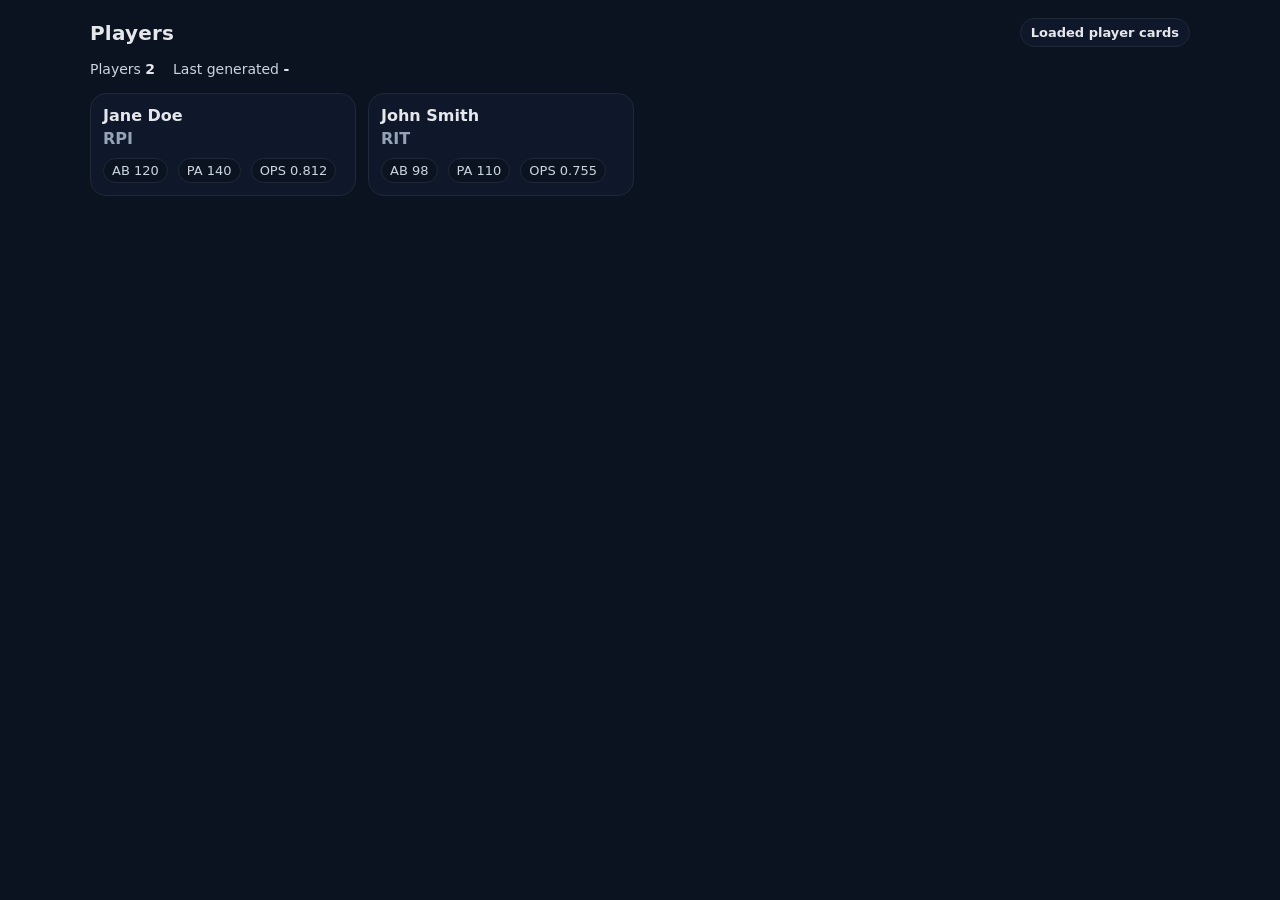
==== commit a5344fa6: "Update index.html" ====
--- a/index.html
+++ b/index.html
@@ -1,10 +1,127 @@
 <!doctype html>
 <html lang="en">
-<head>
-  <meta charset="utf-8" />
-  <title>Players debug</title>
-  <meta name="viewport" content="width=device-width,initial-scale=1" />
-</head>
-<body>
-  <h1>Players debug page</h1>
-  <p id="status">Status: not started</p>
+  <head>
+    <meta charset="utf-8" />
+    <meta name="viewport" content="width=device-width, initial-scale=1" />
+    <title>Players</title>
+
+    <style>
+      body {
+        margin: 0;
+        font-family: system-ui, -apple-system, Segoe UI, Roboto, Arial, sans-serif;
+        background: #0b1220;
+        color: #e5e7eb;
+      }
+
+      .wrap {
+        max-width: 1100px;
+        margin: 0 auto;
+        padding: 18px 16px 40px 16px;
+      }
+
+      .topbar {
+        display: flex;
+        align-items: center;
+        justify-content: space-between;
+        gap: 12px;
+        margin-bottom: 14px;
+      }
+
+      .title {
+        font-size: 20px;
+        font-weight: 800;
+        letter-spacing: 0.2px;
+      }
+
+      #statePill {
+        padding: 6px 10px;
+        border-radius: 999px;
+        border: 1px solid #1f2937;
+        background: #0f172a;
+        font-size: 13px;
+        font-weight: 700;
+      }
+
+      .meta {
+        margin: 8px 0 16px 0;
+        display: flex;
+        gap: 18px;
+        flex-wrap: wrap;
+        color: #cbd5e1;
+        font-size: 14px;
+      }
+
+      .meta strong {
+        color: #e5e7eb;
+      }
+
+      #playersGrid {
+        display: grid;
+        grid-template-columns: repeat(auto-fill, minmax(250px, 1fr));
+        gap: 12px;
+      }
+
+      .player-card {
+        border: 1px solid #1f2937;
+        border-radius: 16px;
+        background: #0f172a;
+        padding: 12px;
+      }
+
+      .player-name {
+        font-weight: 900;
+        font-size: 16px;
+        margin-bottom: 4px;
+      }
+
+      .player-team {
+        color: #94a3b8;
+        font-weight: 700;
+        margin-bottom: 10px;
+      }
+
+      .player-stats {
+        display: flex;
+        gap: 10px;
+        flex-wrap: wrap;
+        font-size: 13px;
+        color: #cbd5e1;
+      }
+
+      .player-stats span {
+        border: 1px solid #1f2937;
+        background: #0b1220;
+        padding: 4px 8px;
+        border-radius: 999px;
+      }
+
+      .errorBox {
+        padding: 12px;
+        border: 1px solid #b91c1c;
+        border-radius: 12px;
+        color: #fecaca;
+        background: rgba(185, 28, 28, 0.12);
+        white-space: pre-wrap;
+      }
+    </style>
+  </head>
+
+  <body>
+    <div class="wrap">
+      <div class="topbar">
+        <div class="title">Players</div>
+        <div id="statePill">Loading...</div>
+      </div>
+
+      <div class="meta">
+        <div>Players <strong><span id="playersCount">0</span></strong></div>
+        <div>Last generated <strong><span id="lastGenerated">-</span></strong></div>
+      </div>
+
+      <div id="playersGrid"></div>
+    </div>
+
+    <!-- IMPORTANT: absolute path so it works on /players/ -->
+    <script src="/players.js"></script>
+  </body>
+</html>
